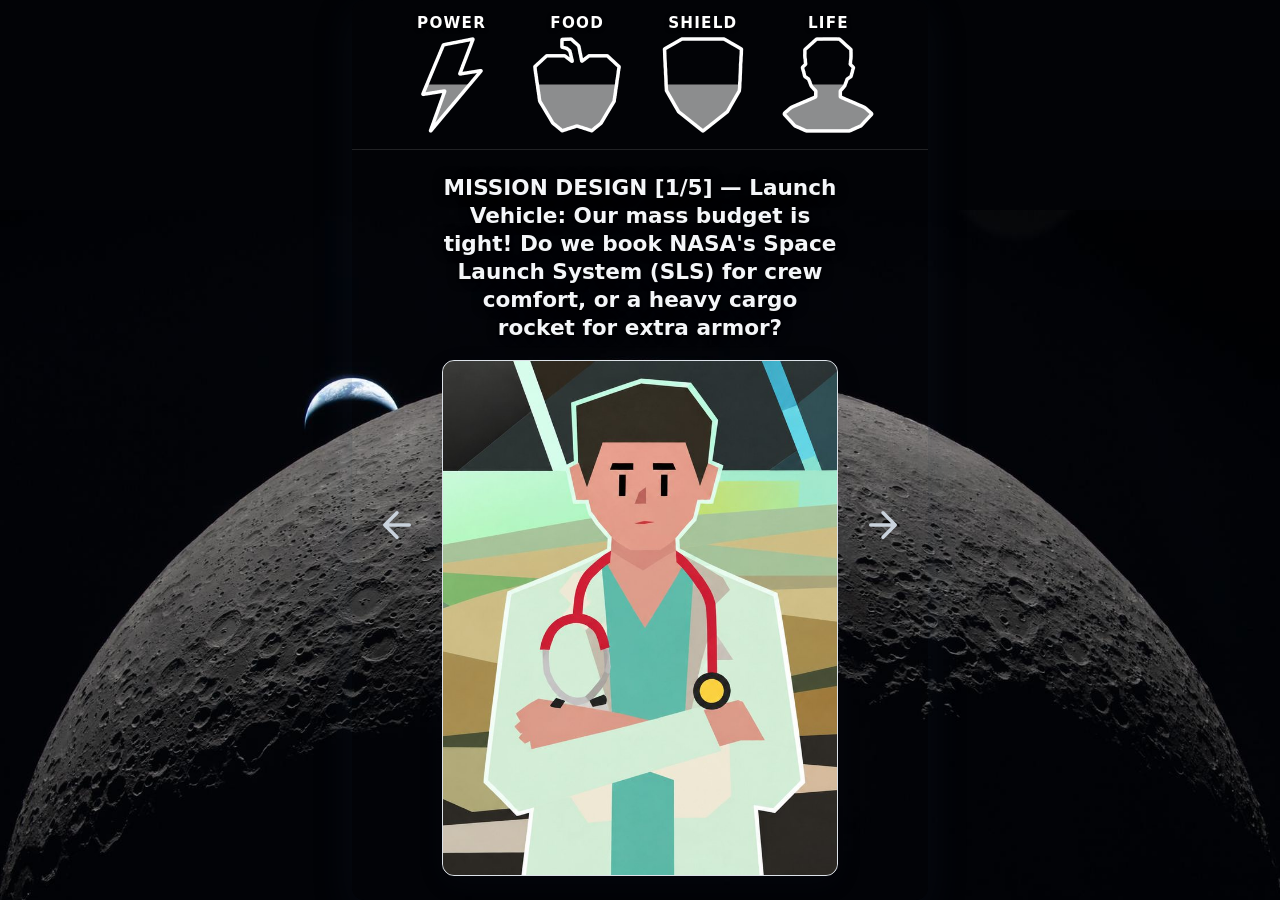
==== index.html @ 0e07f175 "Labels above icons" ====
<!DOCTYPE html>
<html lang="en">
<head>
    <meta charset="UTF-8">
    <meta name="viewport" content="width=device-width, initial-scale=1.0">
    <title>Icon Navigation</title>
    <link rel="stylesheet" href="styles.css">
</head>
<body>
    <div class="app-shell">
    <header>
        <div class="meter-item">
            <span class="meter-label" aria-hidden="true">Power</span>
            <div class="meter-icon" data-meter="power" role="img" aria-label="Power">
                <div class="meter-fill" id="powerMeter"></div>
                <div class="meter-outline"></div>
            </div>
        </div>
        <div class="meter-item">
            <span class="meter-label" aria-hidden="true">Food</span>
            <div class="meter-icon" data-meter="food" role="img" aria-label="Food">
                <div class="meter-fill" id="foodMeter"></div>
                <div class="meter-outline"></div>
            </div>
        </div>
        <div class="meter-item">
            <span class="meter-label" aria-hidden="true">Shield</span>
            <div class="meter-icon" data-meter="shield" role="img" aria-label="Shield">
                <div class="meter-fill" id="shieldMeter"></div>
                <div class="meter-outline"></div>
            </div>
        </div>
        <div class="meter-item">
            <span class="meter-label" aria-hidden="true">Life</span>
            <div class="meter-icon" data-meter="life" role="img" aria-label="Life">
                <div class="meter-fill" id="lifeMeter"></div>
                <div class="meter-outline"></div>
            </div>
        </div>
    </header>
    <main aria-label="Main content">
        <div class="arrow" data-direction="left" aria-hidden="true">
            <span class="arrow-label"><span class="choice-desc"></span><span class="choice-effects"></span></span>
            <svg viewBox="0 0 24 24"><path d="M19 12H5M12 19l-7-7 7-7"></path></svg>
        </div>
        <div class="card-stack">
            <p class="card-desc" aria-live="polite">Loading cards…</p>
            <section class="panel" aria-label="Swipeable content card" tabindex="0">
                <img class="card-img" alt="" draggable="false" hidden>
            </section>
        </div>
        <div class="arrow" data-direction="right" aria-hidden="true">
            <span class="arrow-label"><span class="choice-desc"></span><span class="choice-effects"></span></span>
            <svg viewBox="0 0 24 24"><path d="M5 12h14m-7-7 7 7-7 7"></path></svg>
        </div>
    </main>
    <div class="swipe-toast" role="status" aria-live="polite"></div>
    </div>
    <script src="Meters.js" defer></script>
    <script src="script.js" defer></script>
</body>
</html>
---- styles.css ----
* { box-sizing: border-box; }
html, body { min-height: 100%; margin: 0; }
body {
    min-height: 100vh;
    margin: 0;
    display: flex;
    justify-content: center;
    align-items: stretch;
    /* The moon photo. It is at least as wide as the window and tall enough to fill it, and script.js sets
       --moon-top so the top of the moon (16.7% down the photo) lines up with the top of the card,
       below the icons and the card text. The photo's edges are black, so any uncovered strip blends in. */
    --bg-w: max(100vw, 150vh);
    background: #020306 url("images/background.jpg") no-repeat fixed;
    background-size: var(--bg-w) auto;
    background-position: center calc(var(--moon-top, 45vh) - var(--bg-w) * 0.1114);
    }
            body > .app-shell {
                width: min(45vw, 900px);
                min-height: 100vh;
                display: flex;
                flex-direction: column;
                overflow: hidden;
                background: transparent;
                border-radius: 12px;
                box-shadow: 0 12px 40px rgb(34 52 72 / 18%);
            }
            header { height: 150px; flex: 0 0 150px; display: flex; align-items: center; justify-content: space-evenly; gap: 0; padding: 0 24px; background: transparent; border-bottom: 1px solid rgb(255 255 255 / 12%); }
            .icon-button { width: 52px; height: 52px; display: grid; place-items: center; padding: 0; color: #263648; }
            .icon-button svg { width: 28px; height: 28px; fill: none; stroke: currentColor; stroke-width: 1.8; stroke-linecap: round; stroke-linejoin: round; }
            main { flex: 1; min-height: 0; display: grid; grid-template-columns: minmax(42px, 1fr) minmax(120px, 480px) minmax(42px, 1fr); align-items: center; justify-items: center; gap: 24px; padding: 24px; }
            .panel { position: relative; touch-action: pan-y; user-select: none; cursor: grab; width: min(100%, 480px, 48vh); height: min(76vh, 700px); min-height: 160px; background: linear-gradient(145deg, #fff 50%, #f5f7fa); border: 1px solid #dce2e9; border-radius: 12px; box-shadow: 0 8px 28px rgb(34 52 72 / 8%); transition: transform 460ms cubic-bezier(.2,.8,.2,1), border-color 160ms ease, box-shadow 460ms ease; }
            .panel.is-dragging { cursor: grabbing; transition: none; box-shadow: 0 18px 44px rgb(19 34 52 / 18%); }
            .panel.is-exiting { pointer-events: none; box-shadow: 0 26px 64px rgb(19 34 52 / 24%); }
            .panel[data-swipe-direction="left"] { border-color: #9b4545; }
            .panel[data-swipe-direction="right"] { border-color: #326e5a; }
            .swipe-toast { position: fixed; left: 50%; bottom: 28px; z-index: 1; max-width: calc(100vw - 32px); padding: 16px 22px; border-top: 3px solid #c5a45e; color: #fff; background: #1c2a3a; border-radius: 4px; box-shadow: 0 12px 32px rgb(19 34 52 / 28%); font-size: 0.95rem; font-weight: 600; letter-spacing: 0.03em; text-align: center; opacity: 0; transform: translate(-50%, 12px); transition: opacity 220ms ease, transform 220ms ease; pointer-events: none; }
            .swipe-toast.is-visible { opacity: 1; transform: translate(-50%, 0); }
            .arrow { position: relative; display: flex; flex-direction: column; align-items: center; color: #c9d2dc; }
            .arrow-label { position: absolute; bottom: calc(100% + 24px); left: 50%; z-index: 1; color: #263648; font-size: 1.1rem; font-weight: 700; letter-spacing: 0.08em; text-transform: uppercase; white-space: nowrap; visibility: hidden; opacity: 0; transform: translateX(-50%); transition: opacity 160ms ease; }
            .arrow.is-active { z-index: 2; }
            .arrow.is-active .arrow-label { visibility: visible; opacity: 1; }
            .arrow svg { width: 42px; height: 42px; fill: none; stroke: currentColor; stroke-width: 2; stroke-linecap: round; stroke-linejoin: round; }
            @media (max-width: 480px) { body > .app-shell { width: 90vw; } header { padding: 0 12px; gap: 4px; } main { gap: 8px; padding: 20px 10px; } }

            /* Meters in the header. Each icon is two layers that share one colour, --tone:
               .meter-outline is the symbol's outline, and .meter-fill is the level inside it.
               Both are plain coloured boxes cut to shape by a mask image (images/<name>-outline.png and -fill.png).
               Meters.js sets --level (0 to 100) on .meter-fill, which is clipped from the top so it rises from the
               bottom. Every symbol sits between 4% and 96% of its tile, so 0 is empty and 100 is full for all four.
               --tone is white at rest. While a choice is previewed, script.js marks each meter it would change,
               and the outline and fill both turn green (going up) or red (going down). */
            .meter-item { --tone: #fff; display: flex; flex-direction: column; align-items: center; justify-content: center; gap: 2px; }
            /* The meter's name, above its icon. It is always white: it does not use --tone, so it stays white while the icon turns green or red. */
            .meter-label { color: #fff; font-family: system-ui, sans-serif; font-size: clamp(0.7rem, 3.6vw, 0.95rem); font-weight: 700; line-height: 1.2; letter-spacing: 0.08em; text-transform: uppercase; text-shadow: 0 1px 4px rgb(0 0 0 / 80%); }
            .meter-item[data-preview="up"] { --tone: #3ecf8e; }
            .meter-item[data-preview="down"] { --tone: #e5484d; }
            .meter-icon { position: relative; width: min(100px, 21vw); aspect-ratio: 1; }
            .meter-outline, .meter-fill { position: absolute; inset: 0; background: var(--tone); -webkit-mask-repeat: no-repeat; mask-repeat: no-repeat; -webkit-mask-size: 100% 100%; mask-size: 100% 100%; transition: background-color 160ms ease; }
            .meter-fill { --level: 50; opacity: 0.55; clip-path: inset(calc(4% + (100 - var(--level)) * 0.92%) 0 0 0); transition: clip-path 400ms ease, background-color 160ms ease; }
            .meter-icon[data-meter="power"] .meter-outline { -webkit-mask-image: url("images/energy-outline.png"); mask-image: url("images/energy-outline.png"); }
            .meter-icon[data-meter="power"] .meter-fill { -webkit-mask-image: url("images/energy-fill.png"); mask-image: url("images/energy-fill.png"); }
            .meter-icon[data-meter="food"] .meter-outline { -webkit-mask-image: url("images/food-outline.png"); mask-image: url("images/food-outline.png"); }
            .meter-icon[data-meter="food"] .meter-fill { -webkit-mask-image: url("images/food-fill.png"); mask-image: url("images/food-fill.png"); }
            .meter-icon[data-meter="shield"] .meter-outline { -webkit-mask-image: url("images/shielding-outline.png"); mask-image: url("images/shielding-outline.png"); }
            .meter-icon[data-meter="shield"] .meter-fill { -webkit-mask-image: url("images/shielding-fill.png"); mask-image: url("images/shielding-fill.png"); }
            .meter-icon[data-meter="life"] .meter-outline { -webkit-mask-image: url("images/morale-outline.png"); mask-image: url("images/morale-outline.png"); }
            .meter-icon[data-meter="life"] .meter-fill { -webkit-mask-image: url("images/morale-fill.png"); mask-image: url("images/morale-fill.png"); }

            /* The situation text sits above the card. .card-stack holds the two in the middle column:
               the text keeps room for about three lines so the card does not jump between cards,
               and the card takes the height that is left. */
            body > .app-shell { height: 100vh; height: 100dvh; }
            main { grid-template-rows: minmax(0, 1fr); }
            .card-stack { align-self: stretch; display: flex; flex-direction: column; justify-content: center; align-items: center; gap: 18px; width: 100%; min-height: 0; }
            .card-desc { flex: 0 0 auto; display: flex; align-items: flex-end; justify-content: center; min-height: 3.9em; margin: 0; font-family: system-ui, sans-serif; font-size: 1.35rem; font-weight: 700; line-height: 1.3; text-align: center; color: #f4f6f9; text-shadow: 0 1px 3px rgb(0 0 0 / 90%), 0 0 12px rgb(0 0 0 / 80%); }
            .panel { flex: 0 1 min(76vh, 700px); height: auto; font-family: system-ui, sans-serif; color: #263648; overflow: hidden; }
            /* The card's picture fills the whole card and is cropped to fit. It ignores the pointer so dragging still works. */
            .card-img { position: absolute; inset: 0; width: 100%; height: 100%; object-fit: cover; pointer-events: none; -webkit-user-drag: none; user-select: none; }
            .card-img[hidden] { display: none; }

            /* Decision labels beside the arrows: the choice, then what it changes. Shown while dragging that way. */
            .arrow-label { display: flex; flex-direction: column; gap: 6px; width: max-content; max-width: min(240px, 62vw); padding: 10px 12px; border-radius: 8px; background: #fff; box-shadow: 0 6px 20px rgb(34 52 72 / 20%); font-family: system-ui, sans-serif; font-size: 0.95rem; line-height: 1.3; letter-spacing: 0.01em; text-transform: none; white-space: normal; }
            .arrow[data-direction="left"] .arrow-label { left: 0; transform: none; text-align: left; border-left: 4px solid #9b4545; }
            .arrow[data-direction="right"] .arrow-label { left: auto; right: 0; transform: none; text-align: right; border-right: 4px solid #326e5a; }
            .choice-effects { font-size: 0.8rem; font-weight: 600; color: #526579; }
            .choice-effects:empty { display: none; }
            @media (max-width: 480px) { .card-desc { font-size: 1.2rem; } }
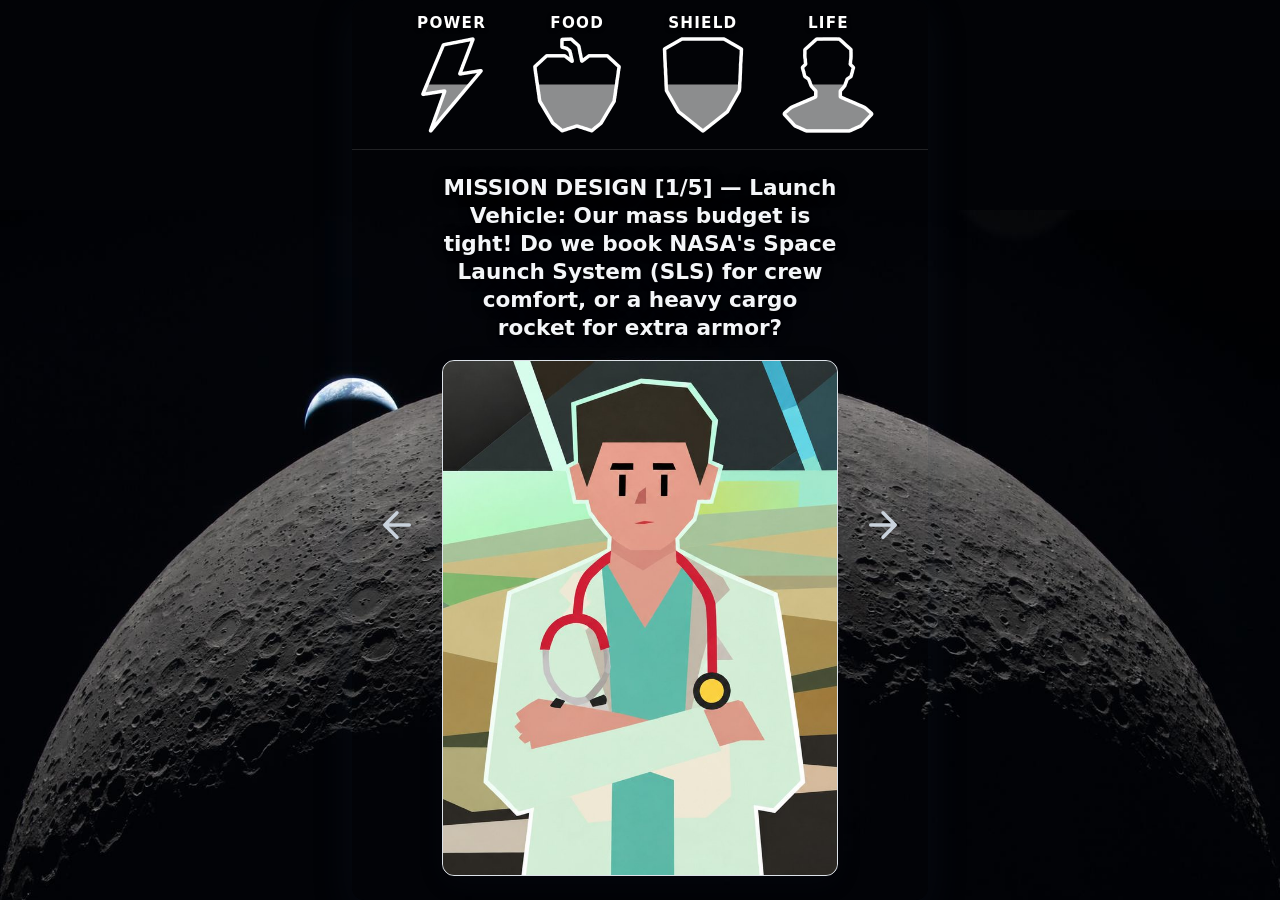
==== commit 5efc467f: "Updated preview content to match ui" ====
--- a/index.html
+++ b/index.html
@@ -40,7 +40,7 @@
     </header>
     <main aria-label="Main content">
         <div class="arrow" data-direction="left" aria-hidden="true">
-            <span class="arrow-label"><span class="choice-desc"></span><span class="choice-effects"></span></span>
+            <span class="arrow-label"><span class="choice-desc"></span></span>
             <svg viewBox="0 0 24 24"><path d="M19 12H5M12 19l-7-7 7-7"></path></svg>
         </div>
         <div class="card-stack">
@@ -50,7 +50,7 @@
             </section>
         </div>
         <div class="arrow" data-direction="right" aria-hidden="true">
-            <span class="arrow-label"><span class="choice-desc"></span><span class="choice-effects"></span></span>
+            <span class="arrow-label"><span class="choice-desc"></span></span>
             <svg viewBox="0 0 24 24"><path d="M5 12h14m-7-7 7 7-7 7"></path></svg>
         </div>
     </main>
--- a/styles.css
+++ b/styles.css
@@ -1,6 +1,9 @@
 
 * { box-sizing: border-box; }
 html, body { min-height: 100%; margin: 0; }
+/* A dragged or swiped card tilts and flies past the edges of the window. The game always fits the window,
+   so hiding overflow here stops the card from adding scrollbars without cutting anything else off. */
+html { overflow: hidden; }
 body {
     min-height: 100vh;
     margin: 0;
@@ -20,7 +23,8 @@
                 min-height: 100vh;
                 display: flex;
                 flex-direction: column;
-                overflow: hidden;
+                /* Not hidden: the card must stay visible when it is dragged past the edges of this column. */
+                overflow: visible;
                 background: transparent;
                 border-radius: 12px;
                 box-shadow: 0 12px 40px rgb(34 52 72 / 18%);
@@ -79,10 +83,10 @@
             .card-img { position: absolute; inset: 0; width: 100%; height: 100%; object-fit: cover; pointer-events: none; -webkit-user-drag: none; user-select: none; }
             .card-img[hidden] { display: none; }
 
-            /* Decision labels beside the arrows: the choice, then what it changes. Shown while dragging that way. */
-            .arrow-label { display: flex; flex-direction: column; gap: 6px; width: max-content; max-width: min(240px, 62vw); padding: 10px 12px; border-radius: 8px; background: #fff; box-shadow: 0 6px 20px rgb(34 52 72 / 20%); font-family: system-ui, sans-serif; font-size: 0.95rem; line-height: 1.3; letter-spacing: 0.01em; text-transform: none; white-space: normal; }
-            .arrow[data-direction="left"] .arrow-label { left: 0; transform: none; text-align: left; border-left: 4px solid #9b4545; }
-            .arrow[data-direction="right"] .arrow-label { left: auto; right: 0; transform: none; text-align: right; border-right: 4px solid #326e5a; }
-            .choice-effects { font-size: 0.8rem; font-weight: 600; color: #526579; }
-            .choice-effects:empty { display: none; }
+            /* Decision labels beside the arrows: the choice's text only, shown while dragging that way.
+               It does not say how much each meter changes; the icons turning green or red are the only hint.
+               Styled like the rest of the game: white text on a dark see-through panel with a thin white edge. */
+            .arrow-label { display: block; width: max-content; max-width: min(240px, 62vw); padding: 12px 14px; border: 1px solid rgb(255 255 255 / 28%); border-radius: 12px; background: rgb(2 3 6 / 78%); -webkit-backdrop-filter: blur(6px); backdrop-filter: blur(6px); box-shadow: 0 8px 24px rgb(0 0 0 / 45%); color: #fff; font-family: system-ui, sans-serif; font-size: 1rem; font-weight: 700; line-height: 1.3; letter-spacing: 0.01em; text-transform: none; white-space: normal; text-shadow: 0 1px 3px rgb(0 0 0 / 90%); }
+            .arrow[data-direction="left"] .arrow-label { left: 0; transform: none; text-align: left; }
+            .arrow[data-direction="right"] .arrow-label { left: auto; right: 0; transform: none; text-align: right; }
             @media (max-width: 480px) { .card-desc { font-size: 1.2rem; } }
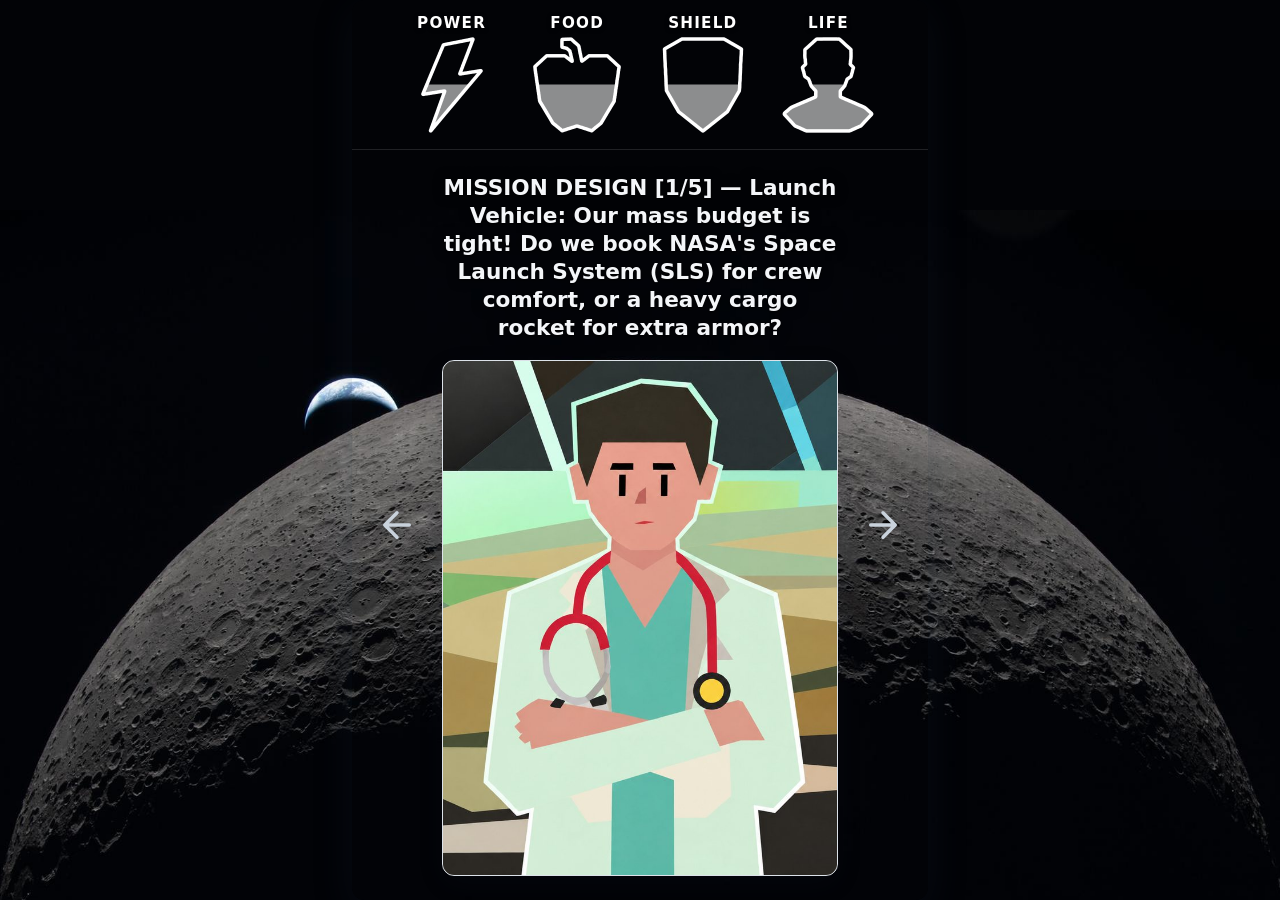
==== commit ae8ccacc: "Pop up images for when certain missions finish" ====
--- a/index.html
+++ b/index.html
@@ -7,6 +7,11 @@
     <link rel="stylesheet" href="styles.css">
 </head>
 <body>
+    <!-- The base on the Moon, behind the game. Pieces appear as the player progresses: see BASE_PARTS in script.js. -->
+    <div class="base-layer" aria-hidden="true">
+        <div class="base-part" data-part="outpost"><img src="images/base-outpost.svg" alt="" draggable="false"></div>
+        <div class="base-part" data-part="rover"><img src="images/base-rover.svg" alt="" draggable="false"></div>
+    </div>
     <div class="app-shell">
     <header>
         <div class="meter-item">
@@ -54,7 +59,6 @@
             <svg viewBox="0 0 24 24"><path d="M5 12h14m-7-7 7 7-7 7"></path></svg>
         </div>
     </main>
-    <div class="swipe-toast" role="status" aria-live="polite"></div>
     </div>
     <script src="Meters.js" defer></script>
     <script src="script.js" defer></script>
--- a/styles.css
+++ b/styles.css
@@ -38,8 +38,6 @@
             .panel.is-exiting { pointer-events: none; box-shadow: 0 26px 64px rgb(19 34 52 / 24%); }
             .panel[data-swipe-direction="left"] { border-color: #9b4545; }
             .panel[data-swipe-direction="right"] { border-color: #326e5a; }
-            .swipe-toast { position: fixed; left: 50%; bottom: 28px; z-index: 1; max-width: calc(100vw - 32px); padding: 16px 22px; border-top: 3px solid #c5a45e; color: #fff; background: #1c2a3a; border-radius: 4px; box-shadow: 0 12px 32px rgb(19 34 52 / 28%); font-size: 0.95rem; font-weight: 600; letter-spacing: 0.03em; text-align: center; opacity: 0; transform: translate(-50%, 12px); transition: opacity 220ms ease, transform 220ms ease; pointer-events: none; }
-            .swipe-toast.is-visible { opacity: 1; transform: translate(-50%, 0); }
             .arrow { position: relative; display: flex; flex-direction: column; align-items: center; color: #c9d2dc; }
             .arrow-label { position: absolute; bottom: calc(100% + 24px); left: 50%; z-index: 1; color: #263648; font-size: 1.1rem; font-weight: 700; letter-spacing: 0.08em; text-transform: uppercase; white-space: nowrap; visibility: hidden; opacity: 0; transform: translateX(-50%); transition: opacity 160ms ease; }
             .arrow.is-active { z-index: 2; }
@@ -90,3 +88,24 @@
             .arrow[data-direction="left"] .arrow-label { left: 0; transform: none; text-align: left; }
             .arrow[data-direction="right"] .arrow-label { left: auto; right: 0; transform: none; text-align: right; }
             @media (max-width: 480px) { .card-desc { font-size: 1.2rem; } }
+
+            /* The base on the Moon. .base-layer is the same size and position as the background photo, so each piece
+               stays on the same spot of the Moon at any window size. Positions are in % of the photo (1920 x 1280),
+               just inside the Moon's edge, and each piece is tilted to stand upright on the curve (--tilt).
+               A piece is hidden until script.js adds .is-built: the outpost pops up, the rover drives out from behind the card.
+               The outpost is on the right because Earth is in the sky on the left of the photo. */
+            body > .app-shell { position: relative; z-index: 1; }
+            .base-layer { position: fixed; z-index: 0; left: 50%; top: calc(var(--moon-top, 45vh) - var(--bg-w) * 0.1114); width: var(--bg-w); aspect-ratio: 3 / 2; transform: translateX(-50%); pointer-events: none; }
+            .base-part { position: absolute; transform: translate(-50%, -91%) rotate(var(--tilt)); transform-origin: 50% 91%; }
+            .base-part[data-part="outpost"] { left: 76%; top: 28.2%; width: 13%; --tilt: 32.5deg; }
+            .base-part[data-part="rover"] { left: 22.4%; top: 29.8%; width: 6.5%; --tilt: -34.8deg; }
+            .base-part img { display: block; width: 100%; height: auto; filter: brightness(0.9); opacity: 0; transform: scale(0); transform-origin: 50% 91%; }
+            .base-part.is-built img { animation: base-pop 760ms cubic-bezier(.2, 1.5, .4, 1) forwards; }
+            .base-part[data-part="rover"].is-built img { animation: base-drive 1500ms cubic-bezier(.25, .8, .35, 1) forwards; }
+            /* A puff of moon dust where the piece lands. */
+            .base-part::after { content: ""; position: absolute; left: 50%; top: 91%; width: 130%; height: 26%; border-radius: 50%; background: radial-gradient(closest-side, rgb(214 212 206 / 70%), rgb(214 212 206 / 0%)); opacity: 0; transform: translate(-50%, -50%) scale(0.3); pointer-events: none; }
+            .base-part.is-built::after { animation: base-dust 1100ms ease-out 120ms; }
+            @keyframes base-pop { 0% { opacity: 0; transform: scale(0, 0.2); } 35% { opacity: 1; } 100% { opacity: 1; transform: scale(1); } }
+            @keyframes base-drive { 0% { opacity: 0; transform: translateX(160%); } 15% { opacity: 1; } 70% { transform: translateX(-4%); } 82% { transform: translateX(0) translateY(-3%); } 100% { opacity: 1; transform: none; } }
+            @keyframes base-dust { 0% { opacity: 0.9; transform: translate(-50%, -50%) scale(0.3); } 100% { opacity: 0; transform: translate(-50%, -50%) scale(1.4); } }
+            @media (prefers-reduced-motion: reduce) { .base-part.is-built img { animation: none; opacity: 1; transform: none; } .base-part.is-built::after { animation: none; } }
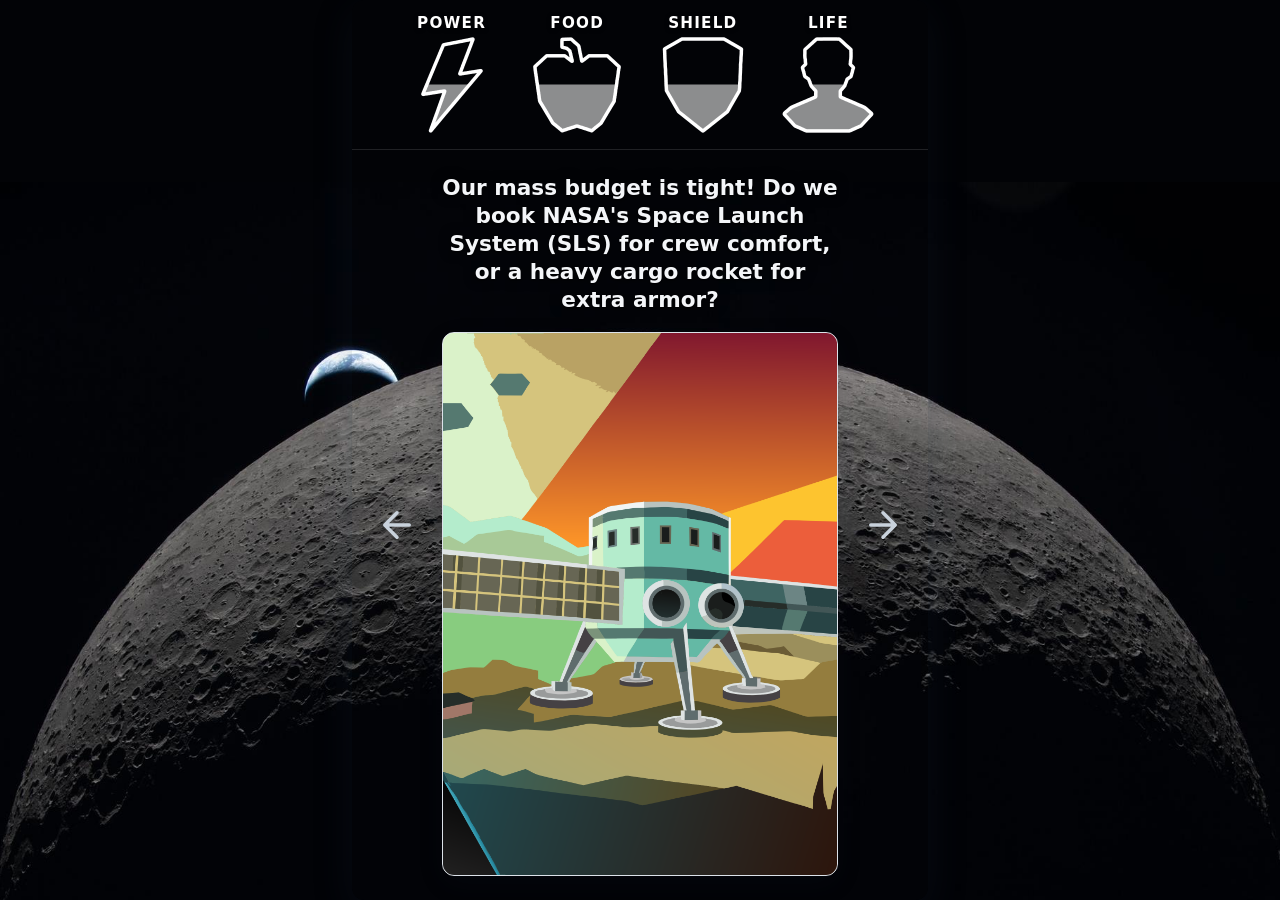
==== commit a4833857: "Victory!" ====
--- a/index.html
+++ b/index.html
@@ -9,8 +9,15 @@
 <body>
     <!-- The base on the Moon, behind the game. Pieces appear as the player progresses: see BASE_PARTS in script.js. -->
     <div class="base-layer" aria-hidden="true">
-        <div class="base-part" data-part="outpost"><img src="images/base-outpost.svg" alt="" draggable="false"></div>
-        <div class="base-part" data-part="rover"><img src="images/base-rover.svg" alt="" draggable="false"></div>
+        <div class="base-part" data-part="outpost">
+            <img class="base-img" src="images/base-outpost.svg" alt="" draggable="false">
+            <!-- Outpost upgrades from the colony upgrade quest. Only one is built per game, depending on the branch. -->
+            <img class="base-addon" data-part="lifesupport" src="images/base-lifesupport.svg" alt="" draggable="false">
+            <img class="base-addon" data-part="security" src="images/base-security.svg" alt="" draggable="false">
+        </div>
+        <div class="base-part" data-part="rover"><img class="base-img" src="images/base-rover.svg" alt="" draggable="false"></div>
+        <!-- The alien quest: their saucer lands right of the outpost, with an alien peeking out of the porthole. -->
+        <div class="base-part" data-part="ship"><img class="base-img" src="images/base-ship.svg" alt="" draggable="false"></div>
     </div>
     <div class="app-shell">
     <header>
@@ -52,6 +59,8 @@
             <p class="card-desc" aria-live="polite">Loading cards…</p>
             <section class="panel" aria-label="Swipeable content card" tabindex="0">
                 <img class="card-img" alt="" draggable="false" hidden>
+                <!-- The victory scene: drawn by script.js (drawVictoryScene) when the last main quest is done. -->
+                <div class="victory-scene" aria-hidden="true" hidden></div>
             </section>
         </div>
         <div class="arrow" data-direction="right" aria-hidden="true">
--- a/styles.css
+++ b/styles.css
@@ -99,13 +99,64 @@
             .base-part { position: absolute; transform: translate(-50%, -91%) rotate(var(--tilt)); transform-origin: 50% 91%; }
             .base-part[data-part="outpost"] { left: 76%; top: 28.2%; width: 13%; --tilt: 32.5deg; }
             .base-part[data-part="rover"] { left: 22.4%; top: 29.8%; width: 6.5%; --tilt: -34.8deg; }
-            .base-part img { display: block; width: 100%; height: auto; filter: brightness(0.9); opacity: 0; transform: scale(0); transform-origin: 50% 91%; }
-            .base-part.is-built img { animation: base-pop 760ms cubic-bezier(.2, 1.5, .4, 1) forwards; }
-            .base-part[data-part="rover"].is-built img { animation: base-drive 1500ms cubic-bezier(.25, .8, .35, 1) forwards; }
+            /* Alien saucer, photo x 1705: far enough right of the outpost to clear the Bio-Dome and the shield bubble. */
+            .base-part[data-part="ship"] { left: 88.80%; top: 46.29%; width: 7.5%; --tilt: 53.3deg; }
+            .base-part > .base-img { display: block; width: 100%; height: auto; filter: brightness(0.9); opacity: 0; transform: scale(0); transform-origin: 50% 91%; }
+            .base-part.is-built > .base-img { animation: base-pop 760ms cubic-bezier(.2, 1.5, .4, 1) forwards; }
+            .base-part[data-part="rover"].is-built > .base-img { animation: base-drive 1500ms cubic-bezier(.25, .8, .35, 1) forwards; }
+            /* The saucer drops in from space along its own "up", hovers, then sets down; the dust puffs on touchdown. */
+            .base-part[data-part="ship"].is-built > .base-img { animation: base-land 2600ms cubic-bezier(.3, .7, .4, 1) forwards; }
+            .base-part[data-part="ship"].is-built::after { animation-delay: 2050ms; }
             /* A puff of moon dust where the piece lands. */
             .base-part::after { content: ""; position: absolute; left: 50%; top: 91%; width: 130%; height: 26%; border-radius: 50%; background: radial-gradient(closest-side, rgb(214 212 206 / 70%), rgb(214 212 206 / 0%)); opacity: 0; transform: translate(-50%, -50%) scale(0.3); pointer-events: none; }
             .base-part.is-built::after { animation: base-dust 1100ms ease-out 120ms; }
+            /* Outpost upgrades (base-lifesupport.svg, base-security.svg). Each is drawn in the outpost's own coordinates on a
+               larger frame: x from -30 to 400 and y from 0 to 190, where the outpost is 0 to 300 by 0 to 170. So it sits
+               10% left of the outpost and is 143.333% as wide, which lays it exactly over the outpost, tilt and all.
+               Each grows from where it meets the ground: the Bio-Dome on the right, the shield from the middle of the base. */
+            .base-addon { position: absolute; left: -10%; top: 0; width: 143.333%; height: auto; filter: brightness(0.9); opacity: 0; transform: scale(0); pointer-events: none; }
+            .base-addon[data-part="lifesupport"] { transform-origin: 87% 88.4%; }
+            .base-addon[data-part="security"] { transform-origin: 41.86% 88.4%; }
+            .base-addon.is-built { animation: base-pop 900ms cubic-bezier(.2, 1.4, .4, 1) forwards; }
             @keyframes base-pop { 0% { opacity: 0; transform: scale(0, 0.2); } 35% { opacity: 1; } 100% { opacity: 1; transform: scale(1); } }
             @keyframes base-drive { 0% { opacity: 0; transform: translateX(160%); } 15% { opacity: 1; } 70% { transform: translateX(-4%); } 82% { transform: translateX(0) translateY(-3%); } 100% { opacity: 1; transform: none; } }
+            @keyframes base-land { 0% { opacity: 0; transform: translateY(-900%) scale(0.45); } 12% { opacity: 1; } 62% { transform: translateY(-30%) scale(1); } 74% { transform: translateY(-24%); } 84% { transform: translateY(0) scale(1.04, 0.95); } 92% { transform: translateY(-3%) scale(1); } 100% { opacity: 1; transform: none; } }
             @keyframes base-dust { 0% { opacity: 0.9; transform: translate(-50%, -50%) scale(0.3); } 100% { opacity: 0; transform: translate(-50%, -50%) scale(1.4); } }
-            @media (prefers-reduced-motion: reduce) { .base-part.is-built img { animation: none; opacity: 1; transform: none; } .base-part.is-built::after { animation: none; } }
+            @media (prefers-reduced-motion: reduce) { .base-part.is-built > .base-img, .base-addon.is-built { animation: none; opacity: 1; transform: none; } .base-part.is-built::after { animation: none; } }
+
+            /* The game-over picture runs the card's full width instead of filling it. script.js sets its top so its horizon is
+               level with the Moon behind the card; the picture's sky is black, so the card behind it is black too. */
+            .card-img.is-scene { bottom: auto; height: auto; object-fit: fill; }
+            .panel:has(.card-img.is-scene) { background: #000; }
+            /* The victory scene (drawn by drawVictoryScene in script.js): the container drops in from above the card,
+               slows, and sets down on the pad. Its thrusters cut out, dust puffs up, and its shadow grows as it comes down. */
+            .victory-scene { position: absolute; inset: 0; pointer-events: none; }
+            .victory-scene[hidden] { display: none; }
+            .victory-scene svg { display: block; width: 100%; height: 100%; }
+            .panel:has(.victory-scene:not([hidden])) { background: #000; }
+            .vs-ship { animation: vs-descend 3200ms cubic-bezier(.22, .75, .3, 1) both; }
+            .vs-flame { transform-box: fill-box; transform-origin: 50% 0; animation: vs-flicker 110ms ease-in-out infinite alternate, vs-cutoff 3300ms ease-in both; }
+            .vs-shadow { transform-box: fill-box; transform-origin: 50% 50%; animation: vs-shadow 3200ms cubic-bezier(.22, .75, .3, 1) both; }
+            .vs-dust { transform-box: fill-box; transform-origin: 50% 100%; opacity: 0.35; animation: vs-dust 3800ms ease-out both; }
+            .vs-beacon { animation: vs-blink 900ms steps(2, jump-none) infinite; }
+            .vs-light { animation: vs-blink 1000ms ease-in-out infinite alternate; }
+            @keyframes vs-descend { 0% { transform: translateY(calc(var(--drop) * -1)); } 72% { transform: translateY(calc(var(--drop) * -0.06)); } 86% { transform: translateY(2px); } 93% { transform: translateY(-2px); } 100% { transform: none; } }
+            @keyframes vs-flicker { from { transform: scaleY(0.82); } to { transform: scaleY(1.08); } }
+            @keyframes vs-cutoff { 0%, 82% { opacity: 1; } 100% { opacity: 0; } }
+            @keyframes vs-shadow { 0% { opacity: 0; transform: scale(0.35); } 100% { opacity: 0.38; transform: scale(1); } }
+            @keyframes vs-dust { 0%, 68% { opacity: 0; transform: scale(0.3); } 82% { opacity: 0.9; transform: scale(1); } 100% { opacity: 0.35; transform: scale(1.25); } }
+            @keyframes vs-blink { from { opacity: 1; } to { opacity: 0.25; } }
+            /* Already landed (after a resize) or reduced motion: show the end of the landing straight away. */
+            .victory-scene.is-landed .vs-ship, .victory-scene.is-landed .vs-shadow, .victory-scene.is-landed .vs-dust { animation: none; }
+            .victory-scene.is-landed .vs-flame { animation: none; opacity: 0; }
+            @media (prefers-reduced-motion: reduce) {
+                .vs-ship, .vs-shadow, .vs-dust, .vs-beacon, .vs-light { animation: none; }
+                .vs-flame { animation: none; opacity: 0; }
+            }
+            /* A meter that ran out (on the game-over card) or is running low (below 25, set in Meters.js): its icon turns red
+               and pulses. Its name stays white. While a choice is previewed, a low meter stops pulsing and shows its preview
+               like any other meter: green (going up), red (going down) or white (no change). It pulses red again once the preview ends. */
+            .meter-item[data-empty], .meter-item[data-low]:not([data-preview]) { --tone: #e5484d; }
+            .meter-item[data-empty] .meter-icon, .meter-item[data-low]:not([data-preview]) .meter-icon { animation: meter-alarm 900ms ease-in-out infinite alternate; }
+            @keyframes meter-alarm { from { opacity: 1; } to { opacity: 0.45; } }
+            @media (prefers-reduced-motion: reduce) { .meter-item[data-empty] .meter-icon, .meter-item[data-low] .meter-icon { animation: none; } }
